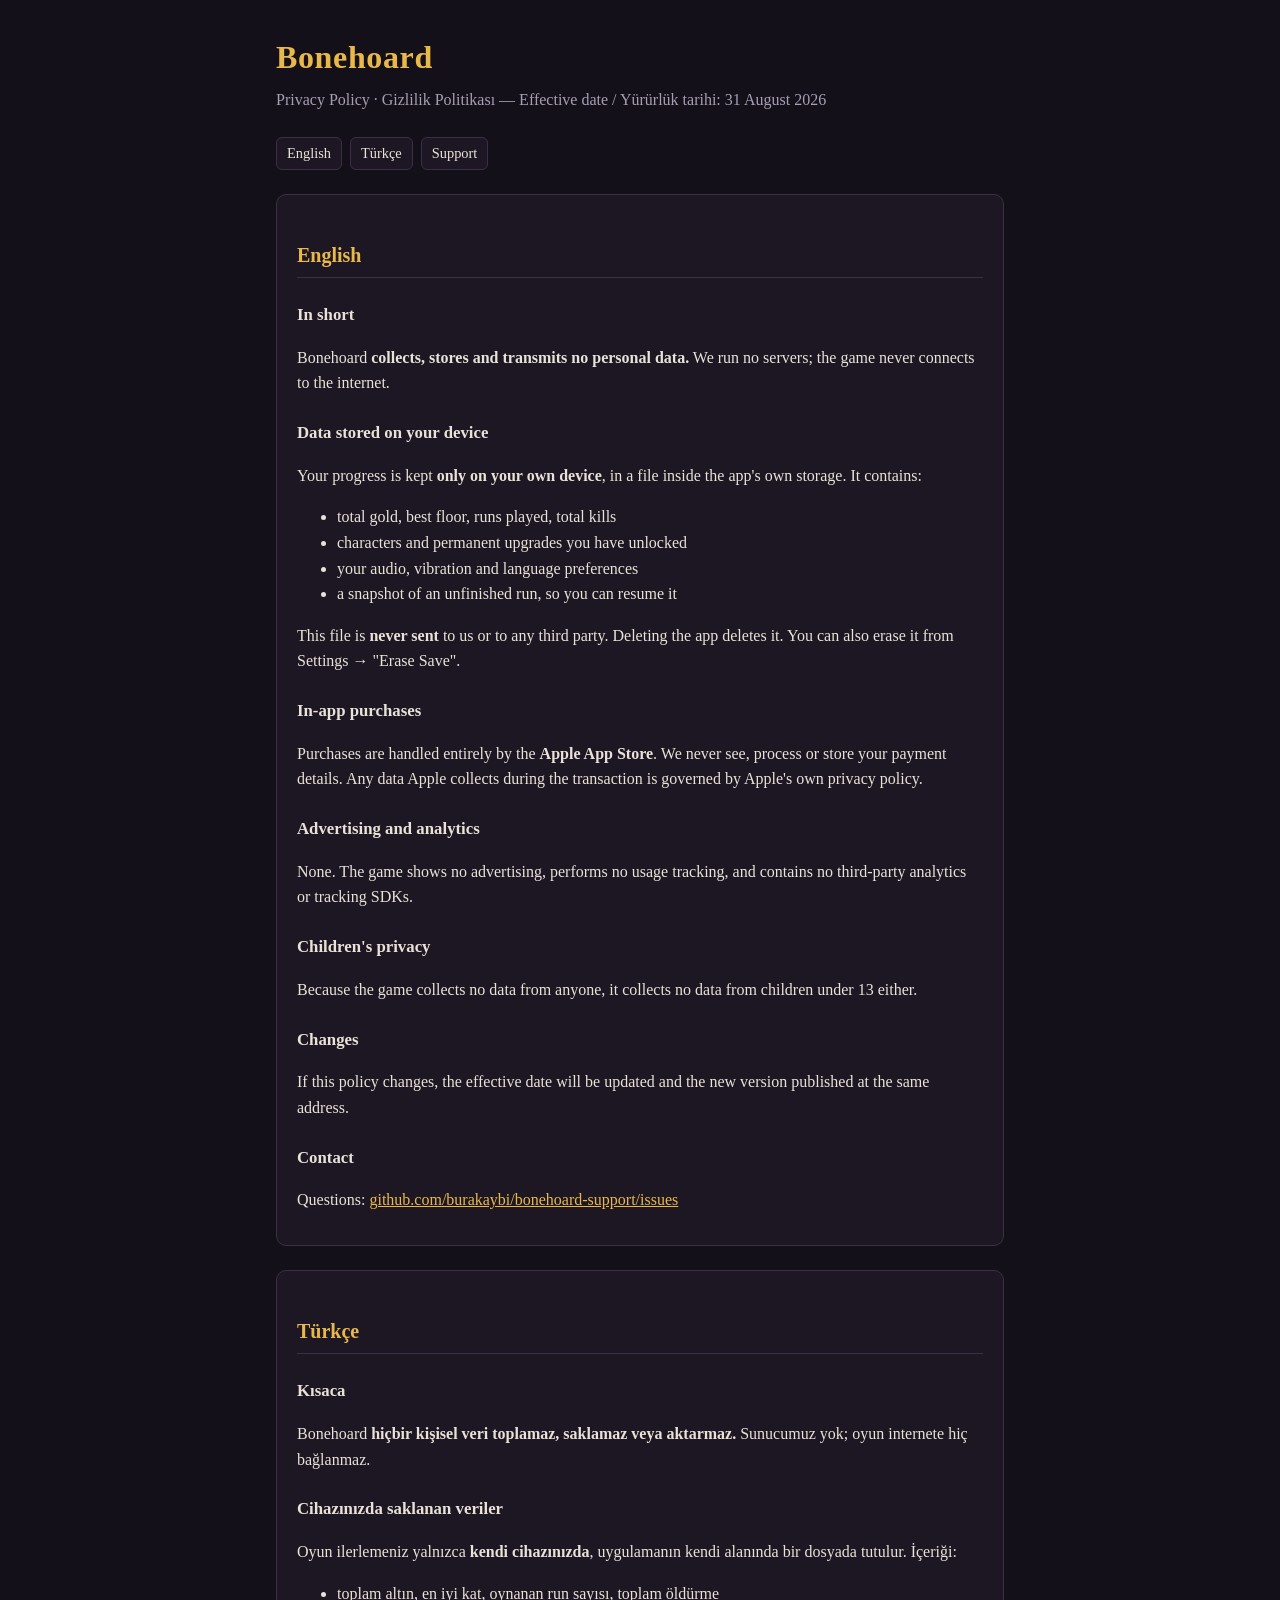
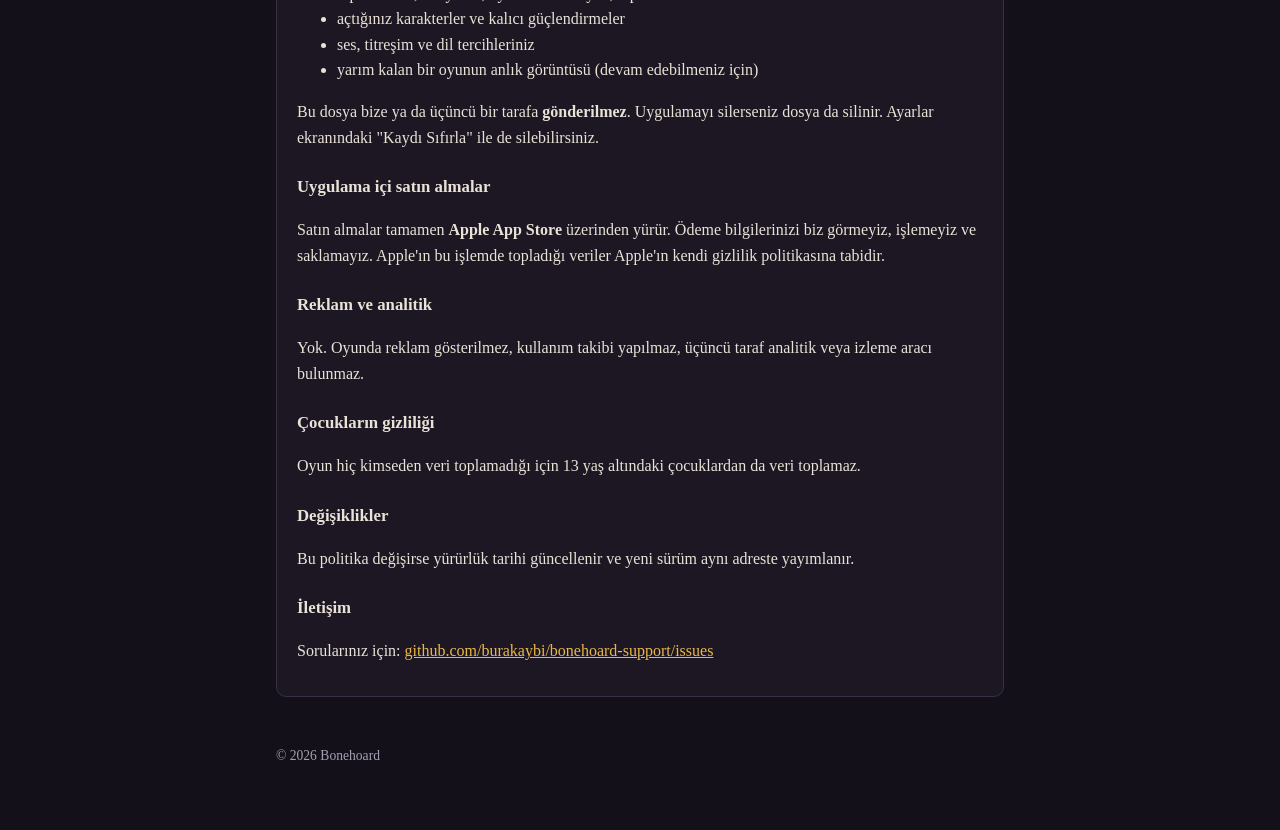
==== privacy.html @ cb63e87d "Destek ve gizlilik sayfaları Co-Authored-By: Claude Opus 5.5 <noreply@anthropic.com>" ====
<!doctype html>
<html lang="en">
<head>
<meta charset="utf-8">
<meta name="viewport" content="width=device-width, initial-scale=1">
<title>Bonehoard Privacy Policy</title>
<link rel="stylesheet" href="style.css">
</head>
<body>
<main>
<h1>Bonehoard</h1>
<p class="sub">Privacy Policy · Gizlilik Politikası — Effective date / Yürürlük tarihi: 31 August 2026</p>
<nav><a href="#en">English</a><a href="#tr">Türkçe</a><a href="index.html">Support</a></nav>

<section id="en">
<h2>English</h2>
<h3>In short</h3>
<p>Bonehoard <b>collects, stores and transmits no personal data.</b> We run no servers; the game never connects to the internet.</p>
<h3>Data stored on your device</h3>
<p>Your progress is kept <b>only on your own device</b>, in a file inside the app's own storage. It contains:</p>
<ul>
<li>total gold, best floor, runs played, total kills</li>
<li>characters and permanent upgrades you have unlocked</li>
<li>your audio, vibration and language preferences</li>
<li>a snapshot of an unfinished run, so you can resume it</li>
</ul>
<p>This file is <b>never sent</b> to us or to any third party. Deleting the app deletes it. You can also erase it from Settings → "Erase Save".</p>
<h3>In-app purchases</h3>
<p>Purchases are handled entirely by the <b>Apple App Store</b>. We never see, process or store your payment details. Any data Apple collects during the transaction is governed by Apple's own privacy policy.</p>
<h3>Advertising and analytics</h3>
<p>None. The game shows no advertising, performs no usage tracking, and contains no third-party analytics or tracking SDKs.</p>
<h3>Children's privacy</h3>
<p>Because the game collects no data from anyone, it collects no data from children under 13 either.</p>
<h3>Changes</h3>
<p>If this policy changes, the effective date will be updated and the new version published at the same address.</p>
<h3>Contact</h3>
<p>Questions: <a href="https://github.com/burakaybi/bonehoard-support/issues">github.com/burakaybi/bonehoard-support/issues</a></p>
</section>

<section id="tr">
<h2>Türkçe</h2>
<h3>Kısaca</h3>
<p>Bonehoard <b>hiçbir kişisel veri toplamaz, saklamaz veya aktarmaz.</b> Sunucumuz yok; oyun internete hiç bağlanmaz.</p>
<h3>Cihazınızda saklanan veriler</h3>
<p>Oyun ilerlemeniz yalnızca <b>kendi cihazınızda</b>, uygulamanın kendi alanında bir dosyada tutulur. İçeriği:</p>
<ul>
<li>toplam altın, en iyi kat, oynanan run sayısı, toplam öldürme</li>
<li>açtığınız karakterler ve kalıcı güçlendirmeler</li>
<li>ses, titreşim ve dil tercihleriniz</li>
<li>yarım kalan bir oyunun anlık görüntüsü (devam edebilmeniz için)</li>
</ul>
<p>Bu dosya bize ya da üçüncü bir tarafa <b>gönderilmez</b>. Uygulamayı silerseniz dosya da silinir. Ayarlar ekranındaki "Kaydı Sıfırla" ile de silebilirsiniz.</p>
<h3>Uygulama içi satın almalar</h3>
<p>Satın almalar tamamen <b>Apple App Store</b> üzerinden yürür. Ödeme bilgilerinizi biz görmeyiz, işlemeyiz ve saklamayız. Apple'ın bu işlemde topladığı veriler Apple'ın kendi gizlilik politikasına tabidir.</p>
<h3>Reklam ve analitik</h3>
<p>Yok. Oyunda reklam gösterilmez, kullanım takibi yapılmaz, üçüncü taraf analitik veya izleme aracı bulunmaz.</p>
<h3>Çocukların gizliliği</h3>
<p>Oyun hiç kimseden veri toplamadığı için 13 yaş altındaki çocuklardan da veri toplamaz.</p>
<h3>Değişiklikler</h3>
<p>Bu politika değişirse yürürlük tarihi güncellenir ve yeni sürüm aynı adreste yayımlanır.</p>
<h3>İletişim</h3>
<p>Sorularınız için: <a href="https://github.com/burakaybi/bonehoard-support/issues">github.com/burakaybi/bonehoard-support/issues</a></p>
</section>

<footer>© 2026 Bonehoard</footer>
</main>
</body>
</html>
---- style.css ----
:root{--bg:#141019;--panel:#1d1724;--text:#e9e2d6;--mute:#a79eb3;--gold:#e9b84a;--line:#3a2f45}
*{box-sizing:border-box}
body{margin:0;background:var(--bg);color:var(--text);font:16px/1.6 Georgia,"Times New Roman",serif}
main{max-width:760px;margin:0 auto;padding:32px 16px 64px}
h1{font-size:2rem;color:var(--gold);margin:0 0 4px;letter-spacing:.02em}
h2{font-size:1.25rem;color:var(--gold);border-bottom:1px solid var(--line);padding-bottom:6px;margin-top:40px}
h3{font-size:1.05rem;margin:24px 0 4px}
p,li{color:var(--text)}
.sub{color:var(--mute);margin:0 0 24px}
nav{display:flex;flex-wrap:wrap;gap:8px;margin:16px 0 8px}
nav a{color:var(--text);background:var(--panel);border:1px solid var(--line);border-radius:6px;padding:4px 10px;text-decoration:none;font-size:.9rem}
a{color:var(--gold)}
section{background:var(--panel);border:1px solid var(--line);border-radius:10px;padding:4px 20px 16px;margin-top:24px}
footer{margin-top:48px;color:var(--mute);font-size:.85rem}
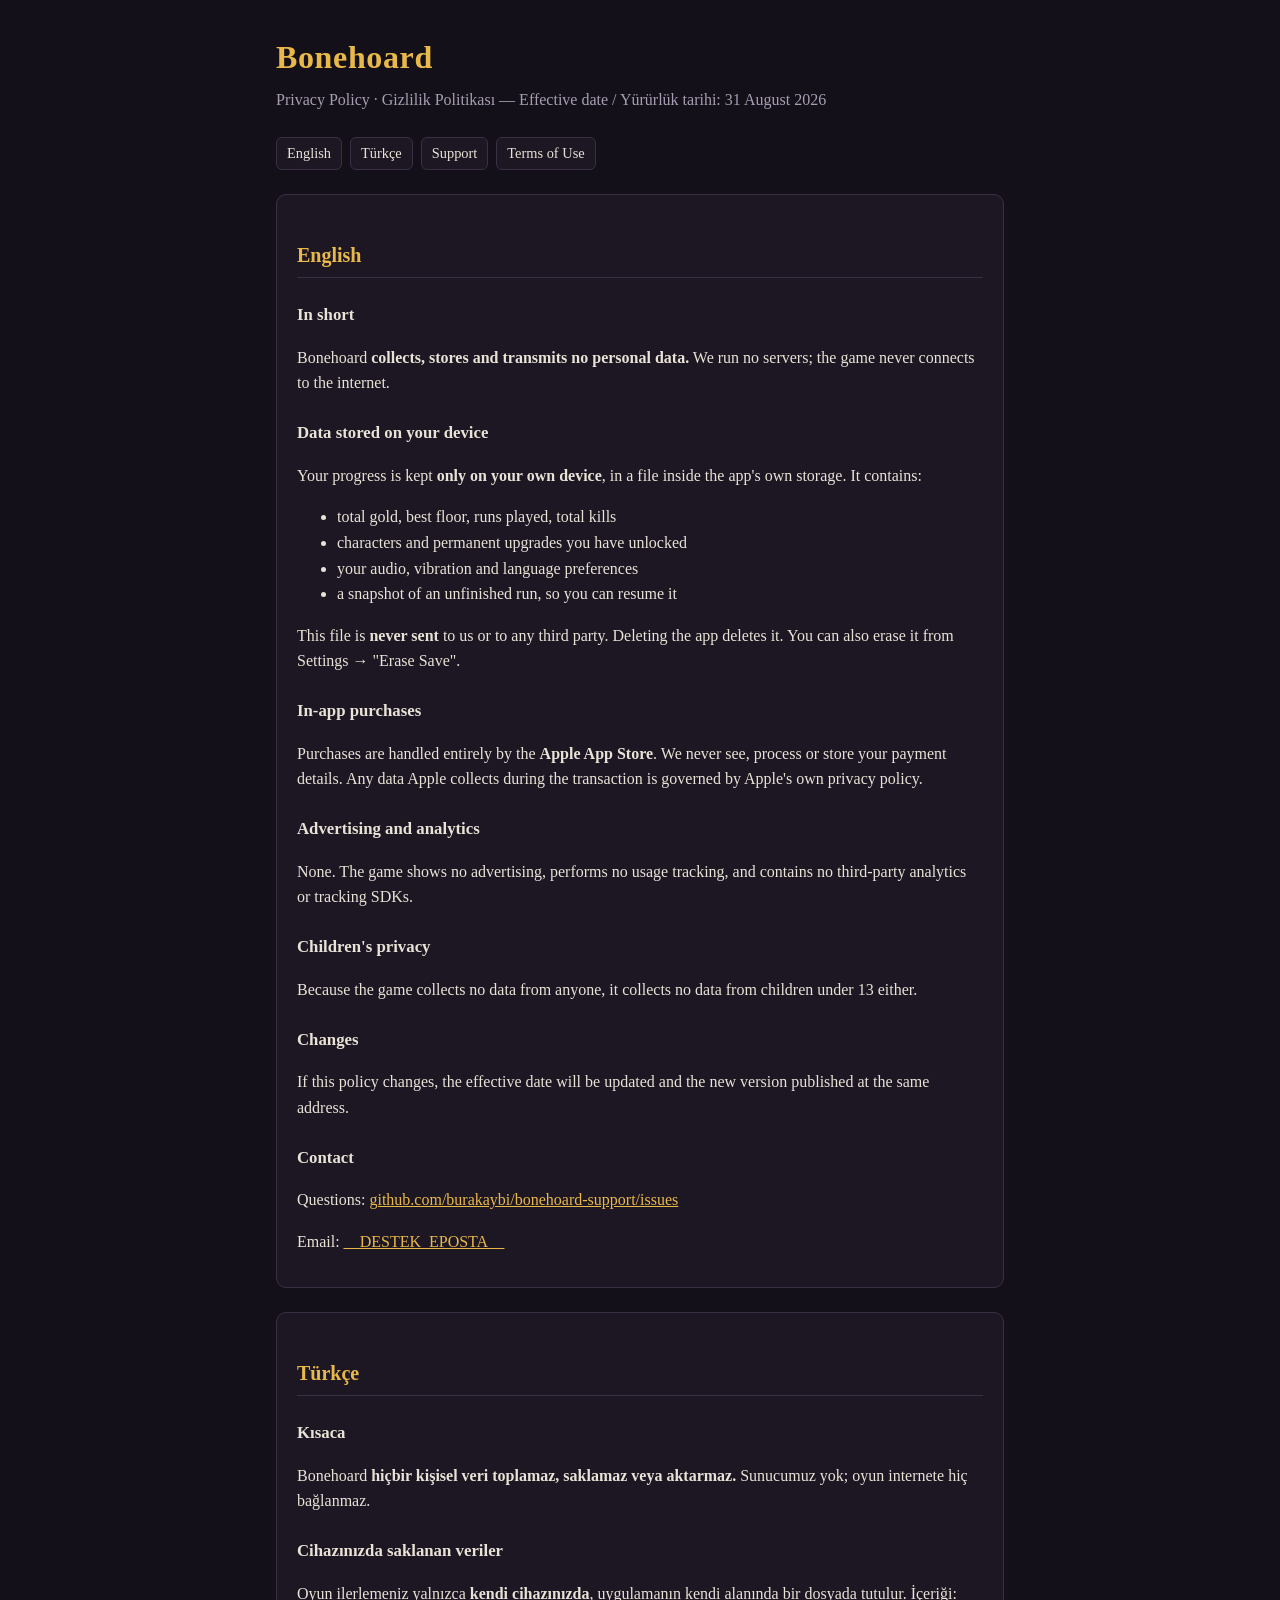
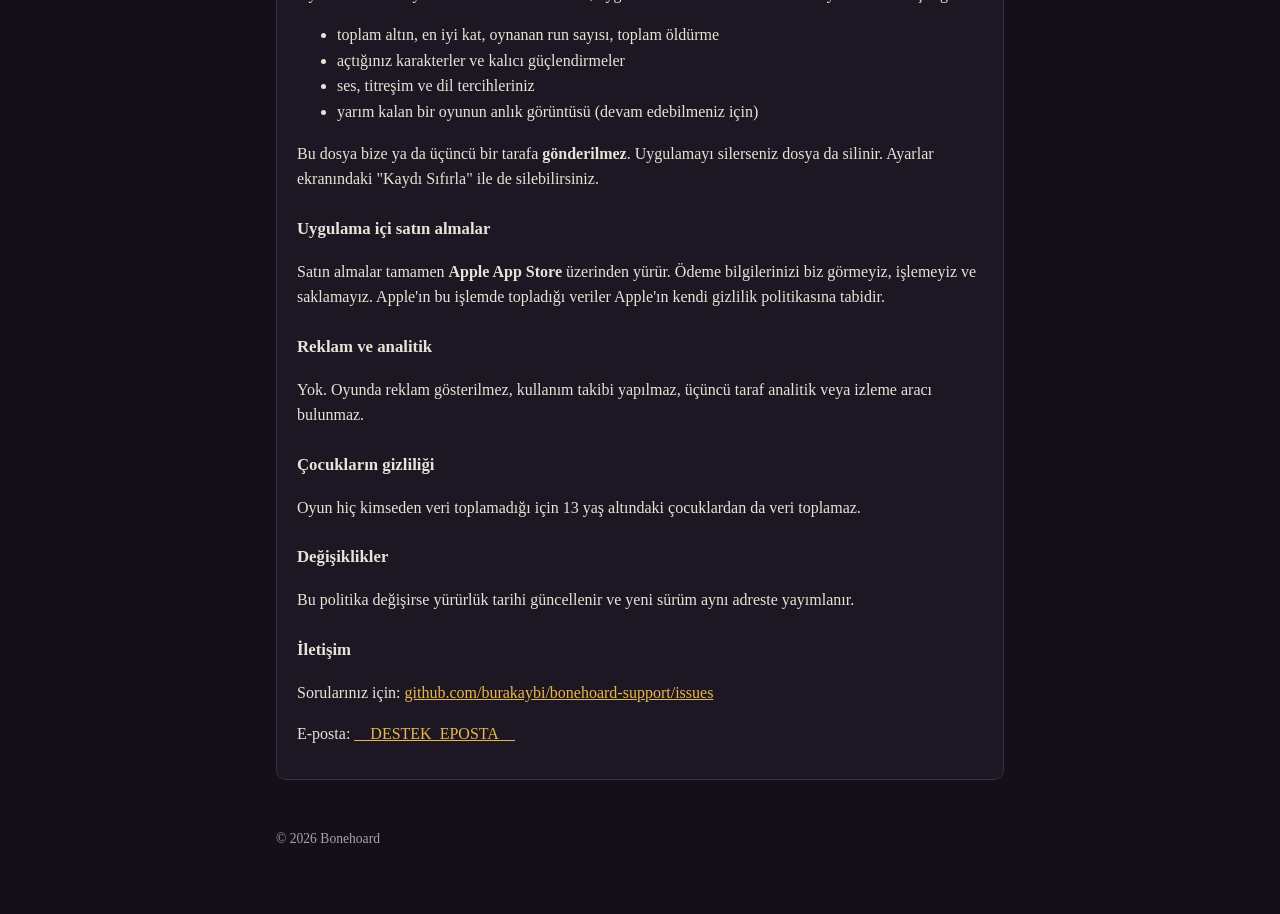
==== commit fa2592e7: "Gizlilik sayfasına iletişim satırı; index ve README'ye Koşullar bağlantısı Co-Authored-By: Claude Op" ====
--- a/privacy.html
+++ b/privacy.html
@@ -10,7 +10,7 @@
 <main>
 <h1>Bonehoard</h1>
 <p class="sub">Privacy Policy · Gizlilik Politikası — Effective date / Yürürlük tarihi: 31 August 2026</p>
-<nav><a href="#en">English</a><a href="#tr">Türkçe</a><a href="index.html">Support</a></nav>
+<nav><a href="#en">English</a><a href="#tr">Türkçe</a><a href="index.html">Support</a><a href="terms.html">Terms of Use</a></nav>
 
 <section id="en">
 <h2>English</h2>
@@ -35,6 +35,7 @@
 <p>If this policy changes, the effective date will be updated and the new version published at the same address.</p>
 <h3>Contact</h3>
 <p>Questions: <a href="https://github.com/burakaybi/bonehoard-support/issues">github.com/burakaybi/bonehoard-support/issues</a></p>
+<p>Email: <a href="mailto:__DESTEK_EPOSTA__">__DESTEK_EPOSTA__</a></p>
 </section>
 
 <section id="tr">
@@ -60,6 +61,7 @@
 <p>Bu politika değişirse yürürlük tarihi güncellenir ve yeni sürüm aynı adreste yayımlanır.</p>
 <h3>İletişim</h3>
 <p>Sorularınız için: <a href="https://github.com/burakaybi/bonehoard-support/issues">github.com/burakaybi/bonehoard-support/issues</a></p>
+<p>E-posta: <a href="mailto:__DESTEK_EPOSTA__">__DESTEK_EPOSTA__</a></p>
 </section>
 
 <footer>© 2026 Bonehoard</footer>
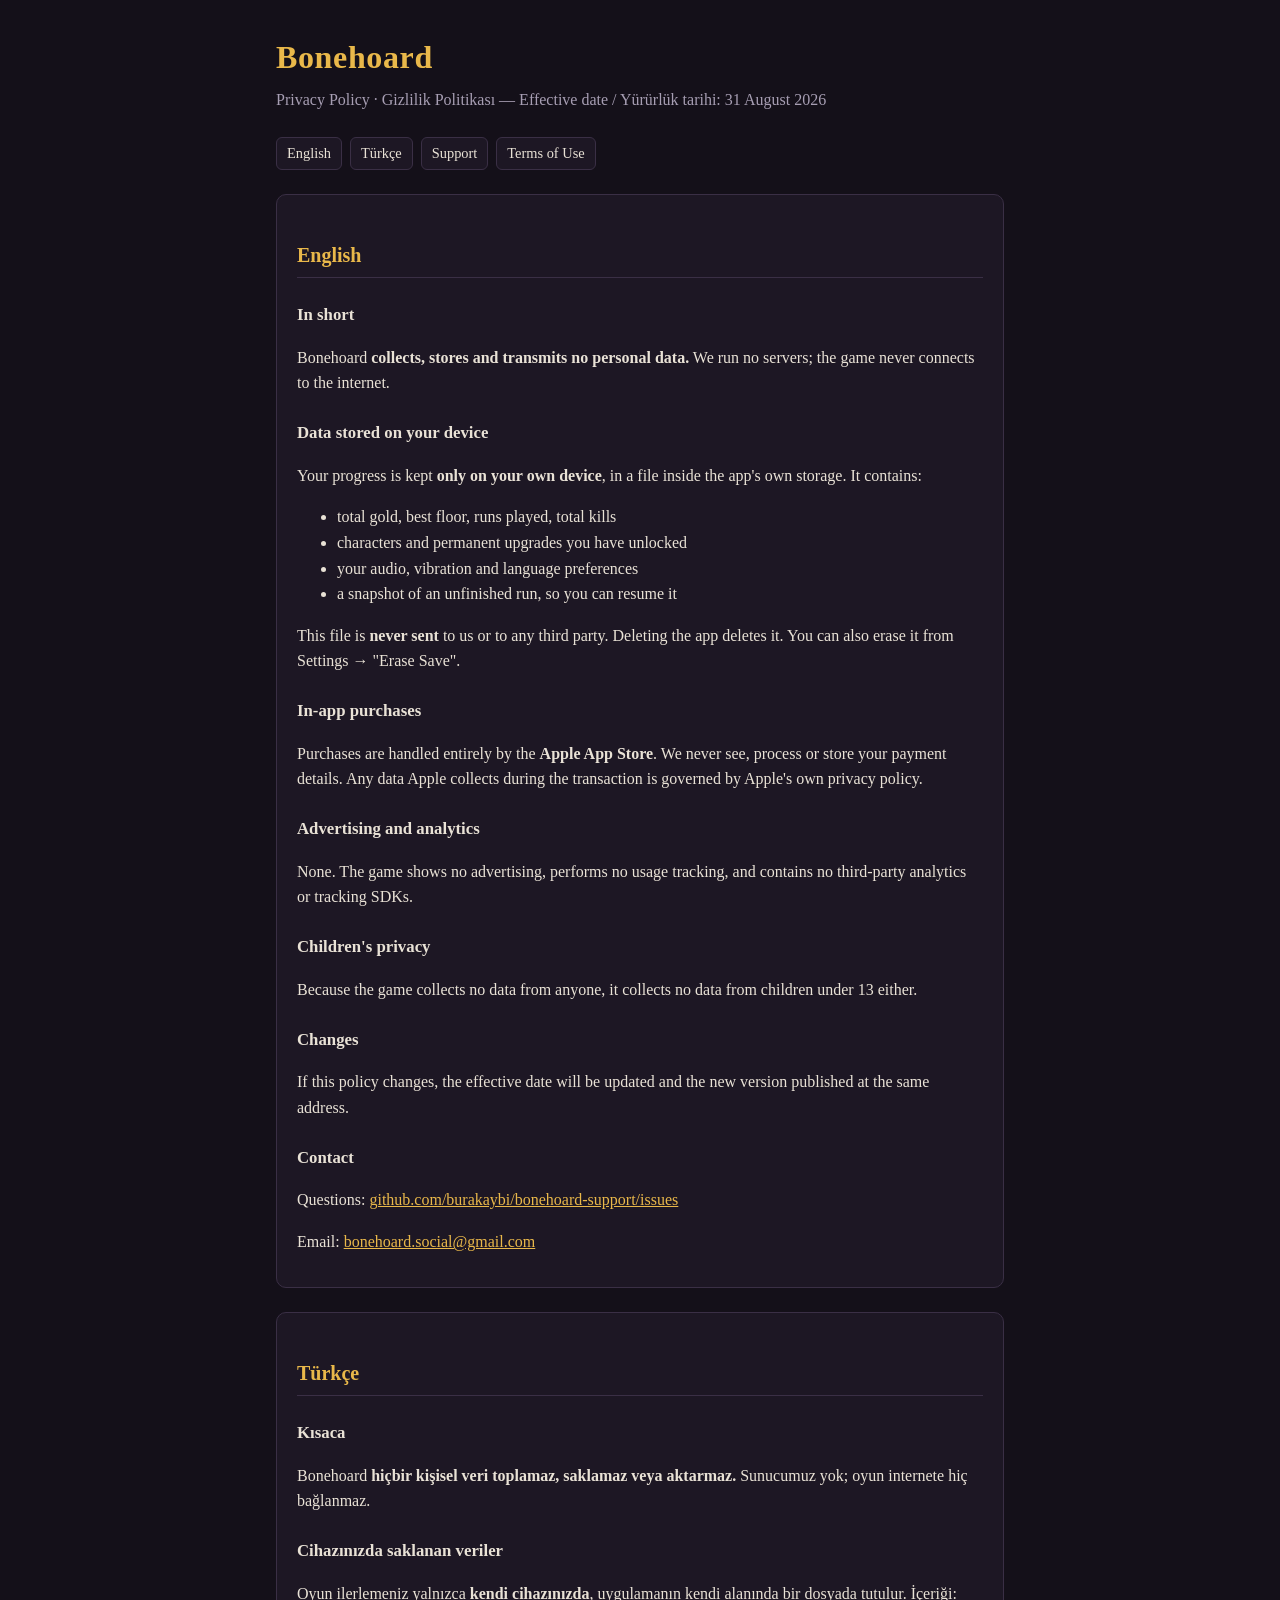
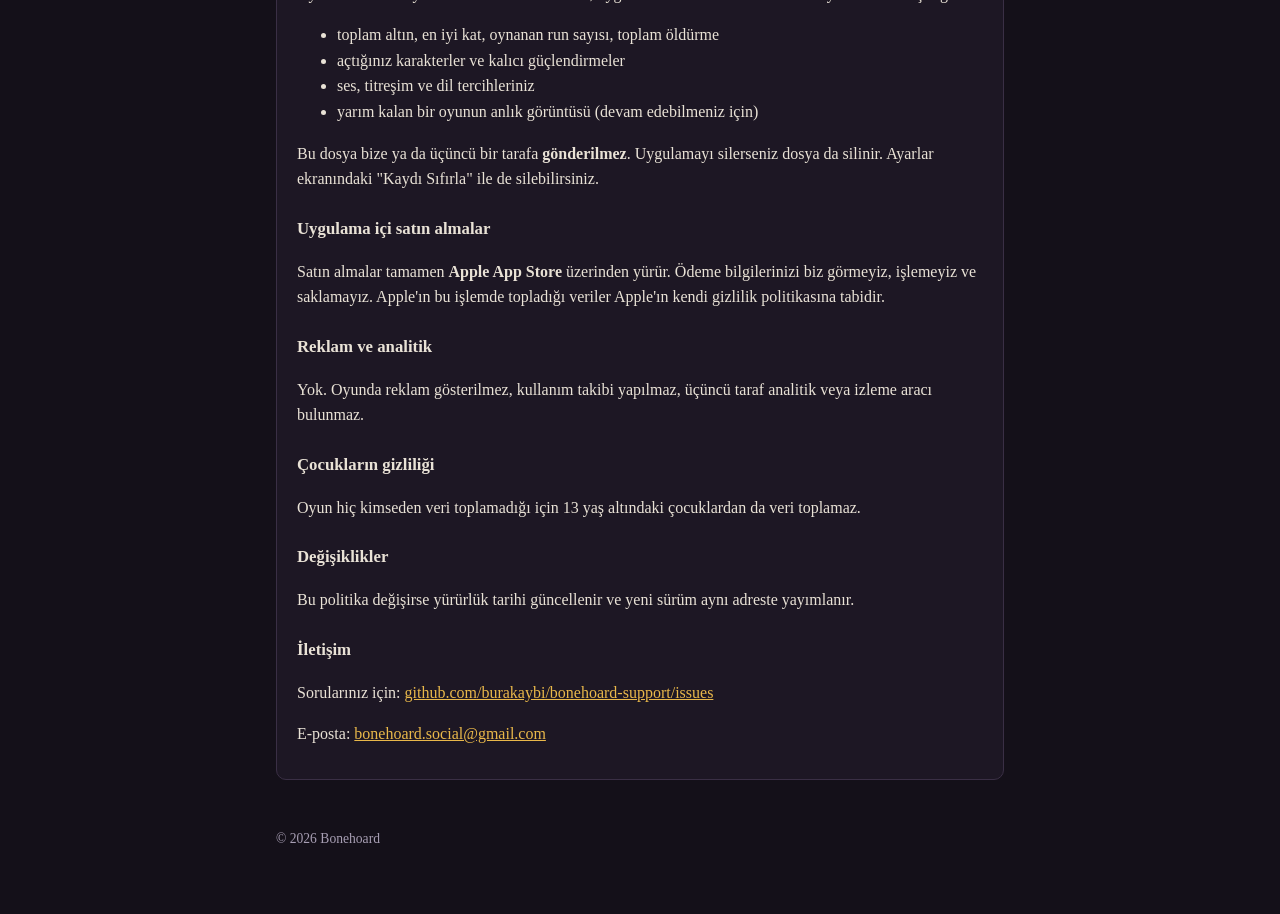
==== commit 16485e1c: "Destek e-postası: bonehoard.social@gmail.com Co-Authored-By: Claude Opus 5.5 <noreply@anthropic.com>" ====
--- a/privacy.html
+++ b/privacy.html
@@ -35,7 +35,7 @@
 <p>If this policy changes, the effective date will be updated and the new version published at the same address.</p>
 <h3>Contact</h3>
 <p>Questions: <a href="https://github.com/burakaybi/bonehoard-support/issues">github.com/burakaybi/bonehoard-support/issues</a></p>
-<p>Email: <a href="mailto:__DESTEK_EPOSTA__">__DESTEK_EPOSTA__</a></p>
+<p>Email: <a href="mailto:bonehoard.social@gmail.com">bonehoard.social@gmail.com</a></p>
 </section>
 
 <section id="tr">
@@ -61,7 +61,7 @@
 <p>Bu politika değişirse yürürlük tarihi güncellenir ve yeni sürüm aynı adreste yayımlanır.</p>
 <h3>İletişim</h3>
 <p>Sorularınız için: <a href="https://github.com/burakaybi/bonehoard-support/issues">github.com/burakaybi/bonehoard-support/issues</a></p>
-<p>E-posta: <a href="mailto:__DESTEK_EPOSTA__">__DESTEK_EPOSTA__</a></p>
+<p>E-posta: <a href="mailto:bonehoard.social@gmail.com">bonehoard.social@gmail.com</a></p>
 </section>
 
 <footer>© 2026 Bonehoard</footer>
